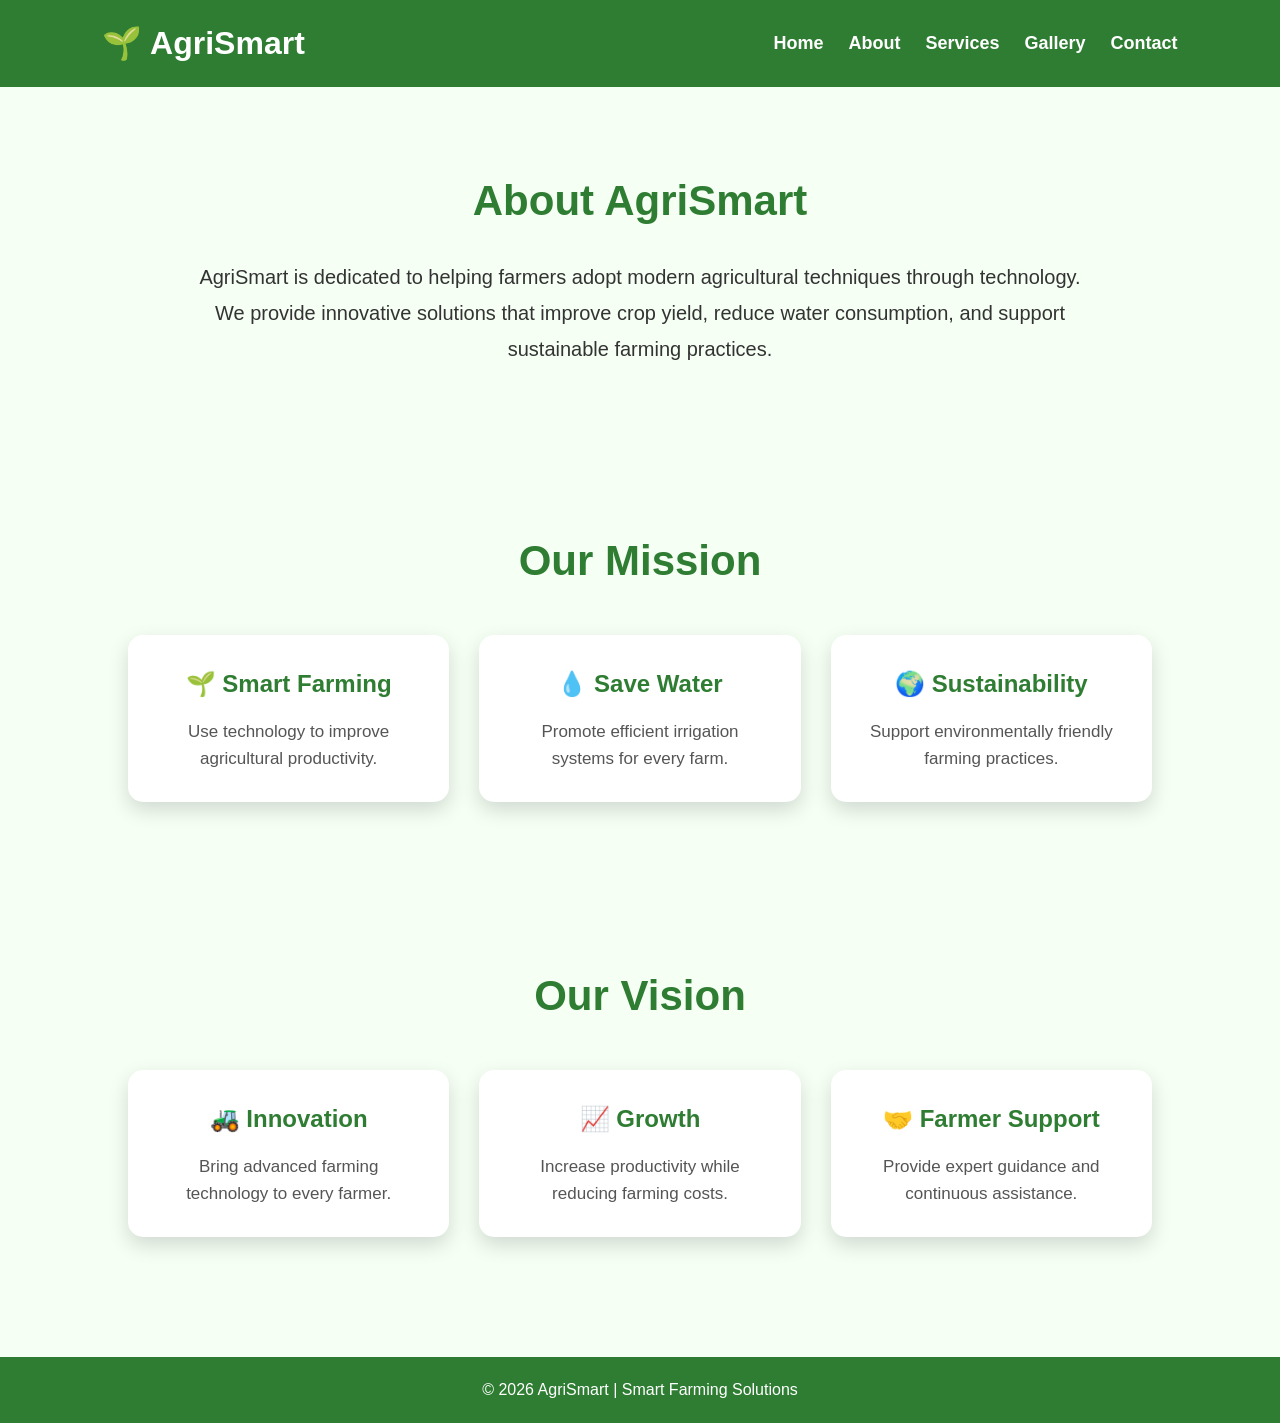
==== about.html @ 44264b52 "Add files via upload" ====
<!DOCTYPE html>
<html lang="en">
<head>
<meta charset="UTF-8">
<meta name="viewport" content="width=device-width, initial-scale=1.0">
<meta name="description" content="About AgriSmart">

<title>About | AgriSmart</title>

<link rel="stylesheet" href="css/style.css">

</head>

<body>

<header>

<div class="logo">
<h1>🌱 AgriSmart</h1>
</div>

<div class="menu-toggle" onclick="toggleMenu()">
☰
</div>

<nav id="navMenu">
<a href="index.html">Home</a>
<a href="about.html">About</a>
<a href="services.html">Services</a>
<a href="gallery.html">Gallery</a>
<a href="contact.html">Contact</a>
</nav>

</header>

<section class="about">

<h2>About AgriSmart</h2>

<p>
AgriSmart is dedicated to helping farmers adopt modern agricultural techniques through technology. We provide innovative solutions that improve crop yield, reduce water consumption, and support sustainable farming practices.
</p>

</section>

<section class="services">

<h2>Our Mission</h2>

<div class="card-container">

<div class="card">
<h3>🌱 Smart Farming</h3>
<p>Use technology to improve agricultural productivity.</p>
</div>

<div class="card">
<h3>💧 Save Water</h3>
<p>Promote efficient irrigation systems for every farm.</p>
</div>

<div class="card">
<h3>🌍 Sustainability</h3>
<p>Support environmentally friendly farming practices.</p>
</div>

</div>

</section>

<section class="why">

<h2>Our Vision</h2>

<div class="card-container">

<div class="card">
<h3>🚜 Innovation</h3>
<p>Bring advanced farming technology to every farmer.</p>
</div>

<div class="card">
<h3>📈 Growth</h3>
<p>Increase productivity while reducing farming costs.</p>
</div>

<div class="card">
<h3>🤝 Farmer Support</h3>
<p>Provide expert guidance and continuous assistance.</p>
</div>

</div>

</section>

<footer>
<p>© 2026 AgriSmart | Smart Farming Solutions</p>
</footer>

<script src="js/script.js"></script>

</body>
</html>
---- css/style.css ----
/* RESET */

*{
    margin:0;
    padding:0;
    box-sizing:border-box;
    font-family:Arial, Helvetica, sans-serif;
}

html{
    scroll-behavior:smooth;
}

body{
    background:#f5fff4;
    color:#333;
    line-height:1.6;
}

/* HEADER */

header{
    width:100%;
    background:#2e7d32;
    display:flex;
    justify-content:space-between;
    align-items:center;
    padding:18px 8%;
    position:sticky;
    top:0;
    z-index:1000;
}

.logo h1{
    color:#fff;
    font-size:32px;
}

nav{
    display:flex;
    gap:25px;
}

nav a{
    color:white;
    text-decoration:none;
    font-size:18px;
    font-weight:bold;
    transition:.3s;
}

nav a:hover{
    color:#ffd54f;
}

.menu-toggle{
    display:none;
    color:white;
    font-size:30px;
    cursor:pointer;
}

/* HERO */

.hero{
    height:90vh;
    background:
    linear-gradient(rgba(0,0,0,.55),rgba(0,0,0,.55)),
    url("../images/farm8.jpg");
    background-size:cover;
    background-position:center;
    display:flex;
    justify-content:center;
    align-items:center;
    text-align:center;
}

.hero-content{
    color:white;
}

.hero-content h2{
    font-size:60px;
    margin-bottom:20px;
}

.hero-content p{
    font-size:22px;
    margin-bottom:30px;
}

.btn{
    display:inline-block;
    background:#00c853;
    color:white;
    padding:15px 35px;
    border-radius:40px;
    text-decoration:none;
    font-size:20px;
    transition:.3s;
}

.btn:hover{
    background:#009624;
}
/* ===== SECTIONS ===== */

.about,
.services,
.why,
.testimonials{
    padding:80px 10%;
    text-align:center;
}

.about h2,
.services h2,
.why h2,
.testimonials h2{
    font-size:42px;
    color:#2e7d32;
    margin-bottom:25px;
}

.about p{
    max-width:900px;
    margin:auto;
    font-size:20px;
    line-height:1.8;
}

/* ===== CARDS ===== */

.card-container{
    display:grid;
    grid-template-columns:repeat(auto-fit,minmax(250px,1fr));
    gap:30px;
    margin-top:40px;
}

.card{
    background:#fff;
    padding:30px;
    border-radius:15px;
    box-shadow:0 8px 20px rgba(0,0,0,.15);
    transition:.3s;
}

.card:hover{
    transform:translateY(-10px);
    box-shadow:0 15px 30px rgba(0,0,0,.25);
}

.card h3{
    color:#2e7d32;
    margin-bottom:15px;
    font-size:24px;
}

.card p{
    font-size:17px;
    color:#555;
}

/* ===== TESTIMONIALS ===== */

.testimonial-container{
    display:grid;
    grid-template-columns:repeat(auto-fit,minmax(250px,1fr));
    gap:30px;
    margin-top:40px;
}

.testimonial{
    background:white;
    padding:30px;
    border-radius:15px;
    box-shadow:0 8px 20px rgba(0,0,0,.15);
}

.testimonial p{
    font-style:italic;
}

.testimonial h4{
    margin-top:15px;
    color:#2e7d32;
}
/* ===== FOOTER ===== */

footer{
    background:#2e7d32;
    color:white;
    text-align:center;
    padding:20px;
    margin-top:40px;
}

/* ===== GALLERY ===== */

.card img{
    width:100%;
    height:220px;
    object-fit:cover;
    border-radius:10px;
    margin-bottom:15px;
}

/* ===== CONTACT FORM ===== */

form input,
form textarea{
    width:100%;
    padding:15px;
    border:1px solid #ccc;
    border-radius:8px;
    font-size:16px;
}

form button{
    background:#2e7d32;
    color:white;
    border:none;
    padding:15px;
    border-radius:8px;
    font-size:18px;
    cursor:pointer;
    transition:.3s;
}

form button:hover{
    background:#1b5e20;
}

/* ===== MOBILE ===== */

@media (max-width:768px){

    .menu-toggle{
        display:block;
    }

    nav{
        display:none;
        flex-direction:column;
        position:absolute;
        top:75px;
        left:0;
        width:100%;
        background:#2e7d32;
        padding:15px 0;
    }

    nav.active{
        display:flex;
    }

    nav a{
        margin:12px 0;
        text-align:center;
    }

    .hero-content h2{
        font-size:38px;
    }

    .hero-content p{
        font-size:18px;
    }

    .about,
    .services,
    .why,
    .testimonials{
        padding:60px 6%;
    }
}
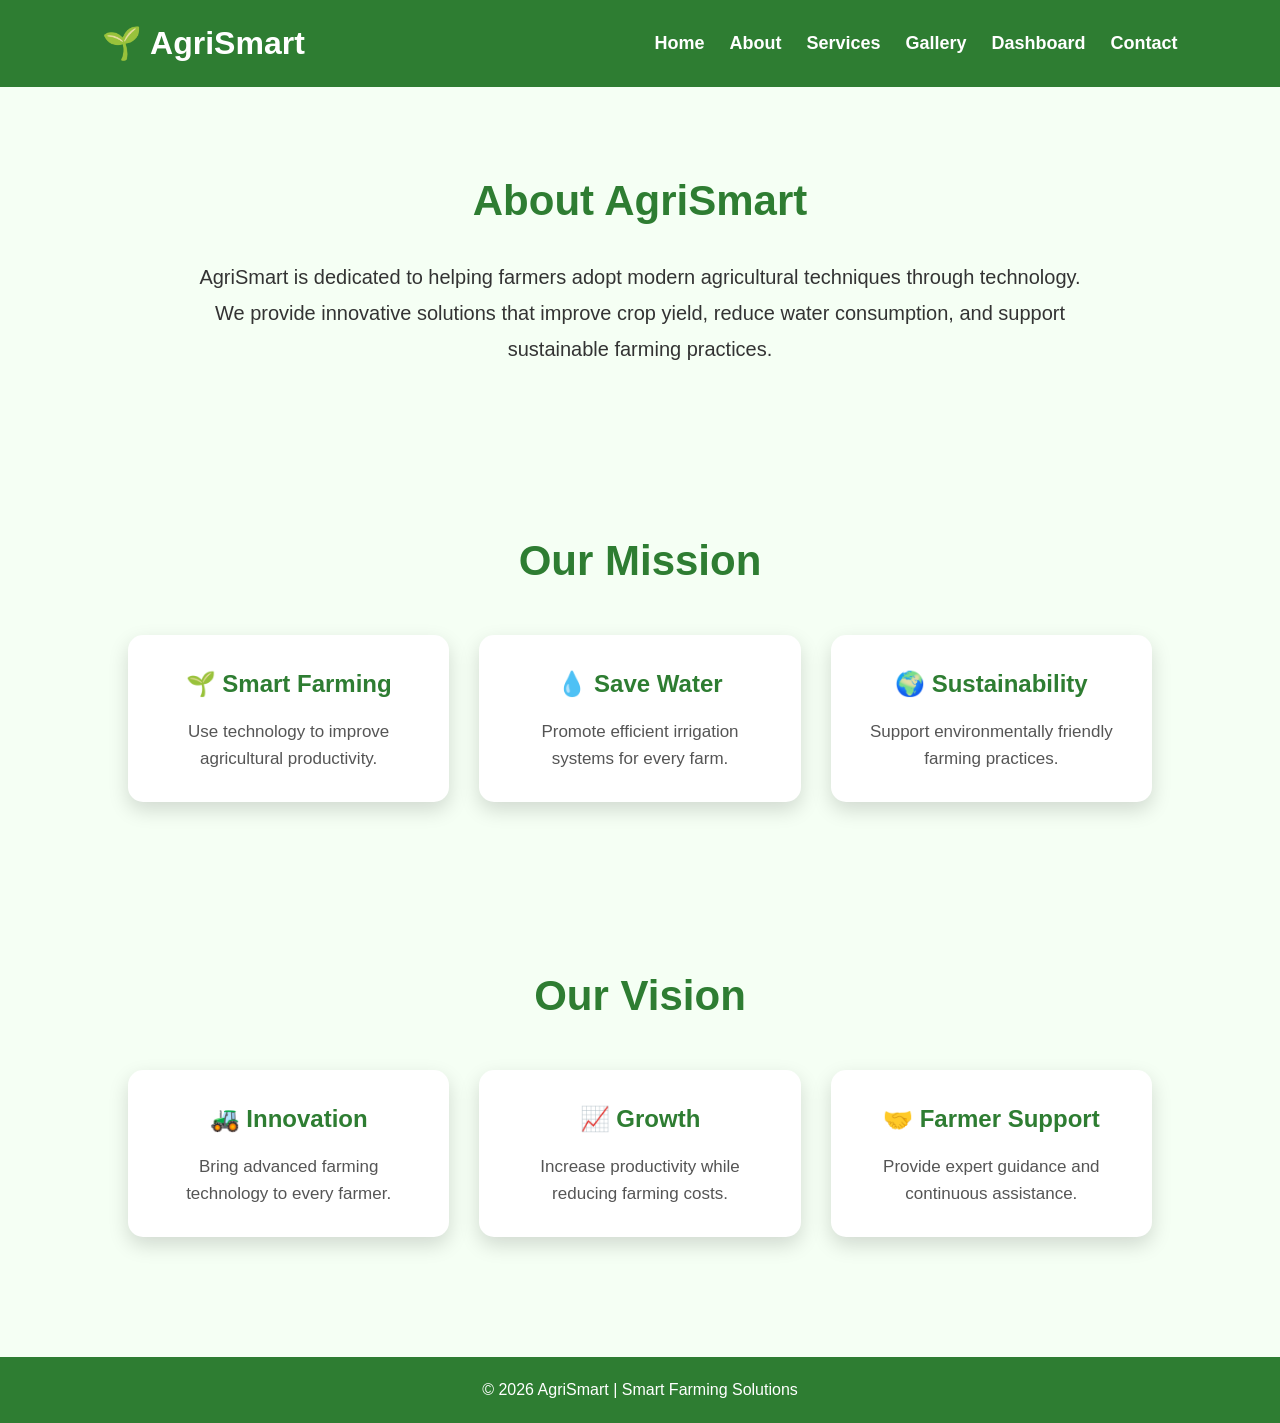
==== commit ca28491b: "Add files via upload" ====
--- a/about.html
+++ b/about.html
@@ -28,6 +28,7 @@
 <a href="about.html">About</a>
 <a href="services.html">Services</a>
 <a href="gallery.html">Gallery</a>
+<a href="dashboard.html">Dashboard</a>
 <a href="contact.html">Contact</a>
 </nav>
 
--- a/css/style.css
+++ b/css/style.css
@@ -66,7 +66,7 @@
     height:90vh;
     background:
     linear-gradient(rgba(0,0,0,.55),rgba(0,0,0,.55)),
-    url("../images/farm8.jpg");
+    url("../farm8.jpg");
     background-size:cover;
     background-position:center;
     display:flex;
@@ -274,4 +274,4 @@
     .testimonials{
         padding:60px 6%;
     }
-}+}
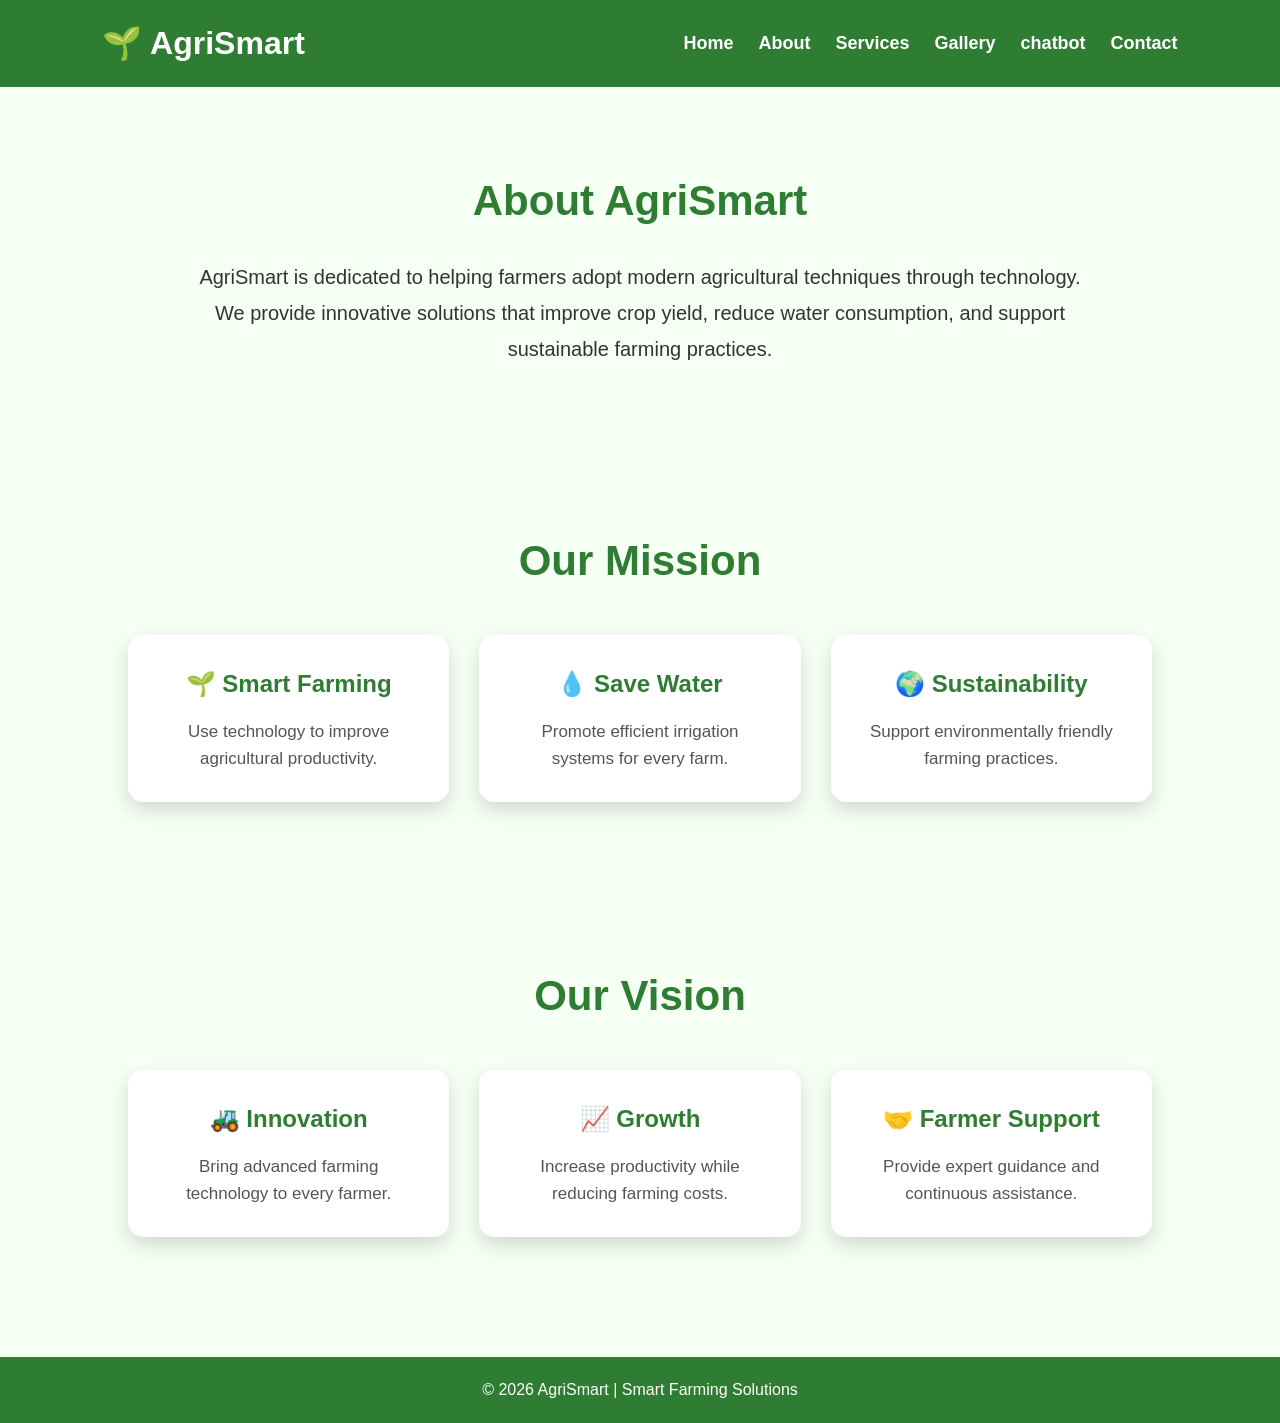
==== commit 4675df48: "Add files via upload" ====
--- a/about.html
+++ b/about.html
@@ -28,7 +28,7 @@
 <a href="about.html">About</a>
 <a href="services.html">Services</a>
 <a href="gallery.html">Gallery</a>
-<a href="dashboard.html">Dashboard</a>
+<a href="chat.html">chatbot</a>
 <a href="contact.html">Contact</a>
 </nav>
 
